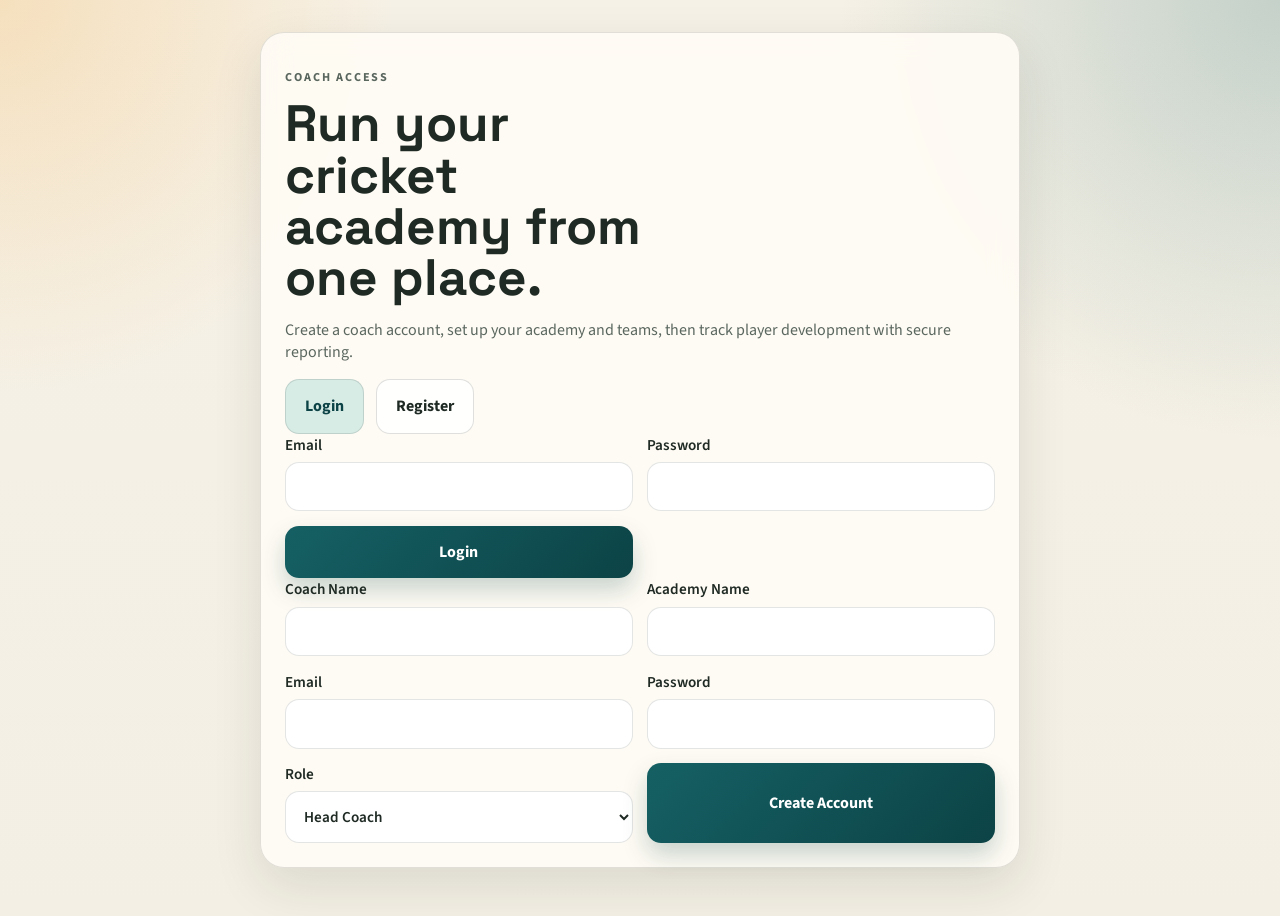
==== index.html @ 5ecd2f30 "Initial cricket coach app" ====
<!DOCTYPE html>
<html lang="en">
  <head>
    <meta charset="UTF-8" />
    <meta name="viewport" content="width=device-width, initial-scale=1.0" />
    <title>Cricket Coach Tracker Login</title>
    <link rel="preconnect" href="https://fonts.googleapis.com" />
    <link rel="preconnect" href="https://fonts.gstatic.com" crossorigin />
    <link
      href="https://fonts.googleapis.com/css2?family=Space+Grotesk:wght@400;500;700&family=Source+Sans+3:wght@400;600;700&display=swap"
      rel="stylesheet"
    />
    <link rel="stylesheet" href="styles.css" />
  </head>
  <body>
    <div class="page-shell">
      <div id="authShell" class="auth-shell">
        <section class="auth-panel">
          <div class="panel-header">
            <p class="eyebrow">Coach Access</p>
            <h1>Run your cricket academy from one place.</h1>
            <p class="hero-copy">
              Create a coach account, set up your academy and teams, then track
              player development with secure reporting.
            </p>
          </div>

          <p id="statusBanner" class="status-banner" hidden></p>

          <div class="auth-tabs">
            <button type="button" class="ghost-btn tab-active" data-auth-tab="login">Login</button>
            <button type="button" class="ghost-btn" data-auth-tab="register">Register</button>
          </div>

          <form id="loginForm" data-auth-form="login" class="form-grid">
            <label>
              Email
              <input type="email" id="loginEmail" required />
            </label>
            <label>
              Password
              <input type="password" id="loginPassword" required />
            </label>
            <button type="submit" class="primary-btn">Login</button>
          </form>

          <form id="registerForm" data-auth-form="register" class="form-grid" hidden>
            <label>
              Coach Name
              <input type="text" id="registerCoachName" required />
            </label>
            <label>
              Academy Name
              <input type="text" id="registerAcademyName" required />
            </label>
            <label>
              Email
              <input type="email" id="registerEmail" required />
            </label>
            <label>
              Password
              <input type="password" id="registerPassword" required />
            </label>
            <label>
              Role
              <select id="registerRole">
                <option value="Head Coach">Head Coach</option>
                <option value="Assistant Coach">Assistant Coach</option>
              </select>
            </label>
            <button type="submit" class="primary-btn">Create Account</button>
          </form>
        </section>
      </div>
    </div>

    <script src="app.js"></script>
  </body>
</html>
---- styles.css ----
:root {
  --bg: #f3efe4;
  --paper: rgba(255, 252, 245, 0.9);
  --panel-border: rgba(42, 54, 45, 0.14);
  --text: #1f2a24;
  --muted: #5a675f;
  --accent: #156064;
  --accent-strong: #0c4346;
  --accent-soft: #d8ece6;
  --shadow: 0 18px 50px rgba(23, 35, 28, 0.11);
}

* {
  box-sizing: border-box;
}

body {
  margin: 0;
  font-family: "Source Sans 3", sans-serif;
  color: var(--text);
  background:
    radial-gradient(circle at top left, rgba(244, 184, 96, 0.3), transparent 25%),
    radial-gradient(circle at top right, rgba(21, 96, 100, 0.22), transparent 28%),
    linear-gradient(180deg, #f6f1e6 0%, var(--bg) 100%);
  min-height: 100vh;
}

.page-shell {
  width: min(1180px, calc(100% - 2rem));
  margin: 0 auto;
  padding: 2rem 0 3rem;
}

.auth-shell {
  display: grid;
  place-items: center;
  min-height: calc(100vh - 5rem);
}

.auth-panel,
.hero-card,
.panel {
  backdrop-filter: blur(14px);
  background: var(--paper);
  border: 1px solid var(--panel-border);
  border-radius: 24px;
  box-shadow: var(--shadow);
}

.auth-panel {
  width: min(760px, 100%);
  padding: 1.5rem;
}

.hero {
  display: grid;
  grid-template-columns: 2fr 1fr;
  gap: 1.5rem;
  align-items: stretch;
  margin-bottom: 1.5rem;
}

.eyebrow {
  text-transform: uppercase;
  letter-spacing: 0.16em;
  font-size: 0.76rem;
  color: var(--accent);
  font-weight: 700;
}

h1,
h2,
h3,
h4 {
  font-family: "Space Grotesk", sans-serif;
  margin: 0;
}

h1 {
  font-size: clamp(2.2rem, 4vw, 4rem);
  line-height: 1;
  max-width: 12ch;
}

.hero-copy,
.panel-header p,
.hero-stat-label,
.empty-state,
.meta {
  color: var(--muted);
}

.hero-card {
  padding: 1.5rem;
  display: flex;
  flex-direction: column;
  justify-content: center;
}

.hero-stat {
  margin: 0 0 0.75rem;
  font-family: "Space Grotesk", sans-serif;
  font-size: 2.5rem;
  font-weight: 700;
  color: var(--accent-strong);
}

.status-banner {
  margin: 0 0 1.2rem;
  padding: 0.95rem 1rem;
  border-radius: 16px;
  background: rgba(21, 96, 100, 0.12);
  color: var(--accent-strong);
  border: 1px solid rgba(21, 96, 100, 0.18);
  font-weight: 700;
}

.error-banner {
  background: rgba(170, 53, 48, 0.12);
  color: #7f1d1d;
  border-color: rgba(170, 53, 48, 0.18);
}

.layout {
  display: grid;
  grid-template-columns: repeat(2, minmax(0, 1fr));
  gap: 1.5rem;
}

.panel {
  padding: 1.35rem;
}

.report-panel {
  grid-column: span 2;
}

.panel-header {
  margin-bottom: 1rem;
}

.form-grid,
.report-controls {
  display: grid;
  grid-template-columns: repeat(2, minmax(0, 1fr));
  gap: 0.9rem;
}

.report-controls {
  grid-template-columns: repeat(4, minmax(0, 1fr));
}

.full-width {
  grid-column: span 2;
}

label {
  display: flex;
  flex-direction: column;
  gap: 0.4rem;
  font-weight: 600;
  font-size: 0.95rem;
}

input,
select,
textarea,
button {
  font: inherit;
}

input,
select,
textarea {
  border: 1px solid rgba(31, 42, 36, 0.12);
  border-radius: 14px;
  padding: 0.8rem 0.9rem;
  background: rgba(255, 255, 255, 0.95);
  color: var(--text);
}

textarea {
  resize: vertical;
}

.primary-btn {
  border: 0;
  border-radius: 14px;
  padding: 0.95rem 1.2rem;
  background: linear-gradient(135deg, var(--accent) 0%, var(--accent-strong) 100%);
  color: white;
  font-weight: 700;
  cursor: pointer;
  transition: transform 180ms ease;
  box-shadow: 0 12px 24px rgba(12, 67, 70, 0.22);
}

.primary-btn:hover {
  transform: translateY(-1px);
}

.ghost-btn {
  border: 1px solid rgba(31, 42, 36, 0.14);
  border-radius: 14px;
  padding: 0.95rem 1.2rem;
  background: rgba(255, 255, 255, 0.8);
  color: var(--text);
  cursor: pointer;
  font-weight: 700;
}

.danger-btn {
  color: #8d2320;
}

.auth-tabs,
.button-row,
.action-row,
.hero-actions {
  display: flex;
  gap: 0.7rem;
  align-items: center;
  flex-wrap: wrap;
}

.export-row {
  margin-top: 1rem;
}

.tab-active {
  background: var(--accent-soft);
  color: var(--accent-strong);
}

.player-list,
.team-list,
.report-output {
  display: grid;
  gap: 0.9rem;
  margin-top: 1rem;
}

.player-card,
.summary-card,
.entry-card,
.mini-card {
  border: 1px solid rgba(31, 42, 36, 0.1);
  border-radius: 18px;
  padding: 1rem;
  background: rgba(255, 255, 255, 0.82);
}

.mini-card,
.player-card-header,
.report-summary {
  display: flex;
  justify-content: space-between;
  gap: 1rem;
  align-items: start;
}

.badge-row,
.summary-grid {
  display: flex;
  gap: 0.5rem;
  flex-wrap: wrap;
  margin-top: 0.75rem;
}

.badge,
.summary-chip {
  background: var(--accent-soft);
  color: var(--accent-strong);
  border-radius: 999px;
  padding: 0.32rem 0.7rem;
  font-size: 0.85rem;
  font-weight: 700;
}

.summary-grid {
  margin: 1rem 0;
}

.summary-card strong {
  display: block;
  font-size: 1.6rem;
  color: var(--accent-strong);
}

.entry-grid {
  display: grid;
  grid-template-columns: repeat(3, minmax(0, 1fr));
  gap: 0.65rem;
  margin: 0.9rem 0;
}

.entry-grid span {
  display: block;
  font-weight: 700;
  color: var(--accent-strong);
}

@media (max-width: 920px) {
  .hero,
  .layout,
  .form-grid,
  .report-controls,
  .entry-grid {
    grid-template-columns: 1fr;
  }

  .report-panel,
  .full-width {
    grid-column: span 1;
  }

  h1 {
    max-width: none;
  }
}
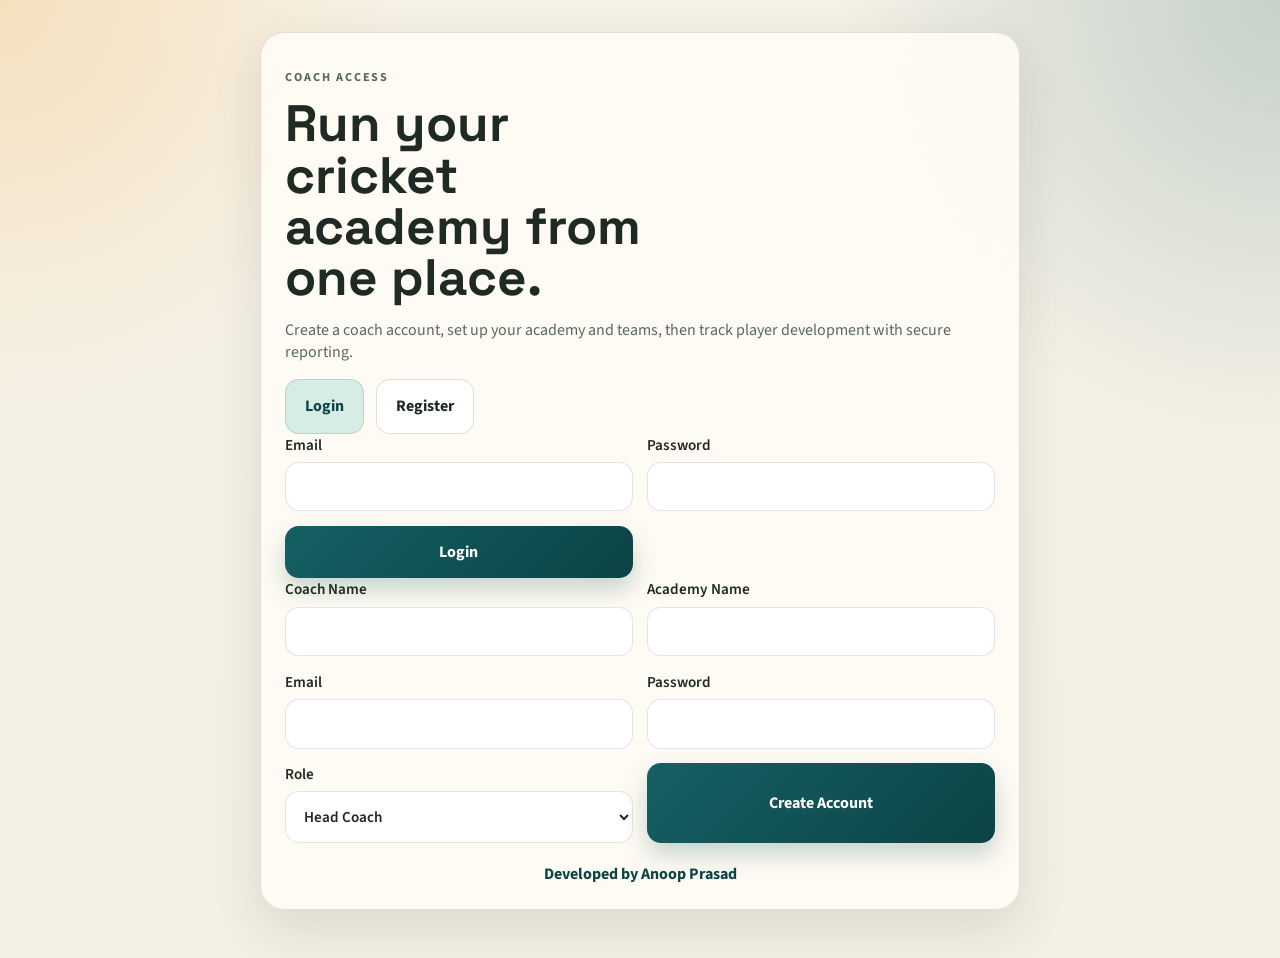
==== commit 5fdfa8f4: "Add author credit" ====
--- a/index.html
+++ b/index.html
@@ -70,6 +70,8 @@
             </label>
             <button type="submit" class="primary-btn">Create Account</button>
           </form>
+
+          <p class="author-credit">Developed by Anoop Prasad</p>
         </section>
       </div>
     </div>
--- a/styles.css
+++ b/styles.css
@@ -232,6 +232,17 @@
   color: var(--accent-strong);
 }
 
+.author-credit {
+  margin: 1.25rem 0 0;
+  text-align: center;
+  font-weight: 700;
+  color: var(--accent-strong);
+}
+
+.dashboard-credit {
+  margin-top: 1.5rem;
+}
+
 .player-list,
 .team-list,
 .report-output {
